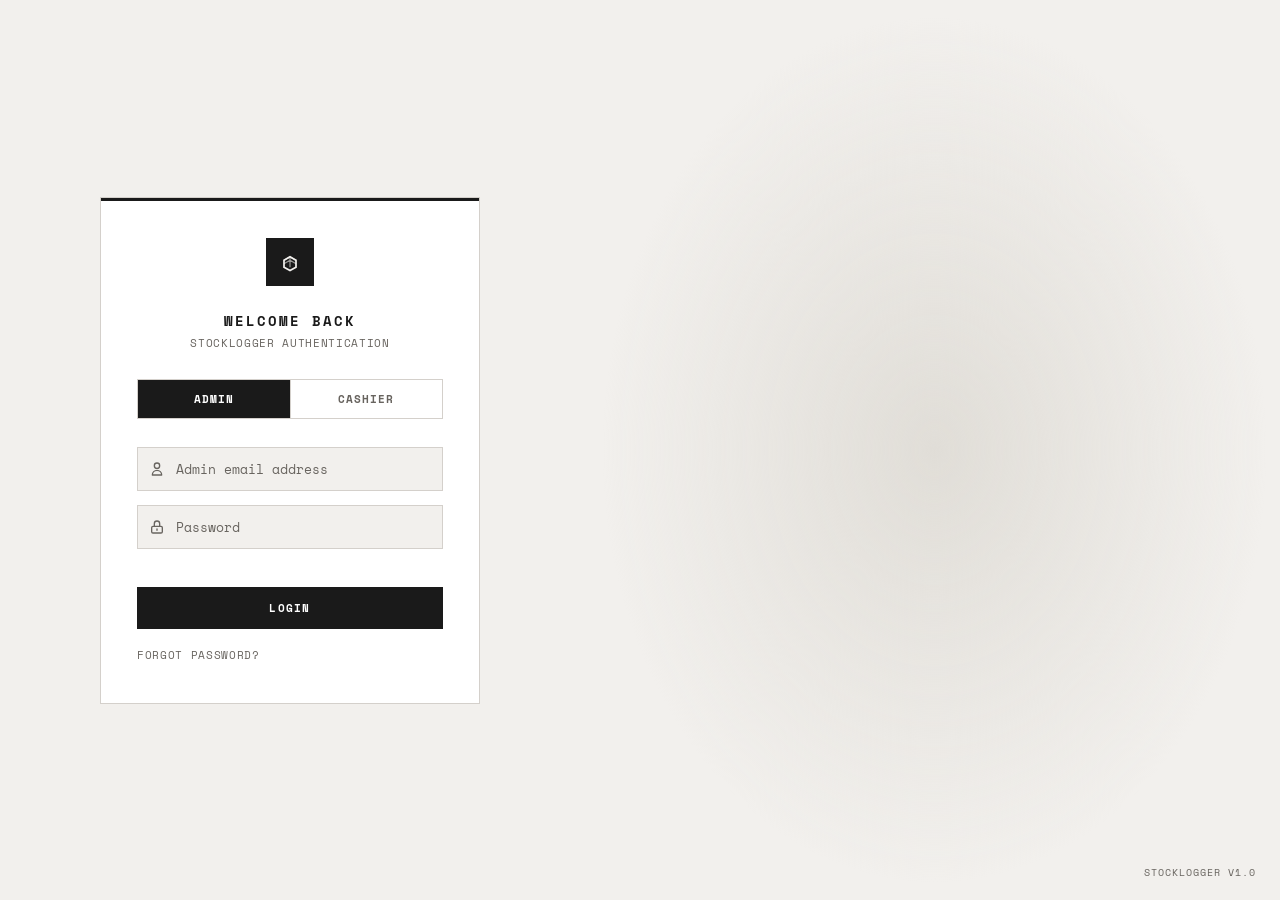
==== Stock-logger-main/index.html @ 4d7f15bd "Add files via upload" ====
<!doctype html>
<html lang="en">
<head>
  <meta charset="UTF-8" />
  <meta name="viewport" content="width=device-width, initial-scale=1" />
  <title>StockLogger · Sign In</title>
  <meta name="description" content="Sign in to StockLogger — warehouse inventory management." />
  <link rel="icon" type="image/svg+xml" href="/favicon.svg" />
  <link rel="preconnect" href="https://fonts.googleapis.com" />
  <link href="https://fonts.googleapis.com/css2?family=Space+Mono:ital,wght@0,400;0,700;1,400&family=IBM+Plex+Mono:wght@300;400;500;600;700&display=swap" rel="stylesheet" />
  <style>
    @import url('https://fonts.googleapis.com/css2?family=Space+Mono:ital,wght@0,400;0,700;1,400&family=IBM+Plex+Mono:wght@300;400;500;600;700&display=swap');
    
    :root {
      --bg: #f2f0ed;
      --bg-subtle: #eae7e3;
      --panel: #ffffff;
      --line: #d4d0cb;
      --text: #1a1a1a;
      --text-secondary: #4a4a4a;
      --muted: #68645f;
      --out: #c43e2a;
      --mono: 'Space Mono', 'IBM Plex Mono', 'Courier New', monospace;
    }

    * { box-sizing: border-box; margin: 0; padding: 0; }

    ::selection {
      background: rgba(0,0,0,0.15);
      color: var(--text);
    }

    body {
      background: var(--bg);
      color: var(--text);
      font-family: var(--mono);
      font-size: 0.8125rem;
      line-height: 1.5;
      min-height: 100vh;
      display: flex;
      align-items: center;
      justify-content: center;
      -webkit-font-smoothing: antialiased;
      position: relative;
      overflow: hidden;
    }

body {
  justify-content: flex-start;
  overflow: auto;
  overflow-x: hidden;
  padding: 48px max(32px, calc((100vw - 1120px) / 2));
}

/* The rack occupies the right half while the form stays clear and readable. */
.rack-backdrop {
  position: fixed;
  inset: 0 0 0 46%;
  display: grid;
  place-items: center;
  background: radial-gradient(ellipse at center, #e0ddd7 0%, transparent 68%);
}
.rack-stage {
  width: min(100%, 620px);
  padding: 24px 40px;
}
.rack-svg {
  display: block;
  width: 100%;
  max-height: 72vh;
  overflow: visible;
  filter: drop-shadow(0 24px 16px rgb(40 35 28 / 9%));
}
.rack-solid polygon {
  stroke: #67645e;
  stroke-width: 0.7;
  stroke-linejoin: round;
}
.rack-side {
  fill: #9d9991;
}
.rack-front {
  fill: #c3bfb7;
}
.rack-top {
  fill: #e4e0d9;
}
.rack-unit .rack-front {
  fill: #eeebe5;
}
.rack-unit .rack-side {
  fill: #b5b0a7;
}
.rack-unit .rack-top {
  fill: #f7f5f0;
}
.rack-unit.is-selected .rack-front {
  fill: #dbe6db;
}
.rack-unit.is-selected polygon {
  stroke: #000000ff;
}
.rack-led {
  fill: #ffffffff;
}
.rack-led.is-on {
  fill: #000000ff;
}

@media (max-width: 760px) {
  body {
    justify-content: center;
    padding: 48px 16px;
  }
  .rack-backdrop {
    display: none;
  }
  .auth-card {
    padding: 0;
  }
}



    /* Loading overlay */
    .loading-overlay {
      position: fixed;
      inset: 0;
      background: rgba(242,240,237,0.92);
      backdrop-filter: blur(4px);
      z-index: 50;
      display: flex;
      align-items: center;
      justify-content: center;
      transition: opacity 0.3s;
    }
    .loading-overlay.hidden {
      opacity: 0;
      pointer-events: none;
    }
    .loading-inner {
      display: flex;
      flex-direction: column;
      align-items: center;
    }
    .loading-icon-wrap {
      width: 48px; height: 48px;
      border: 1px solid var(--line);
      display: flex;
      align-items: center;
      justify-content: center;
      margin-bottom: 16px;
      background: var(--panel);
    }
    .loading-spinner {
      width: 20px; height: 20px;
      border: 2px solid var(--line);
      border-top-color: var(--text);
      border-radius: 50%;
      animation: spin 0.8s linear infinite;
      margin-bottom: 12px;
    }
    .loading-label {
      font: 400 0.6875rem var(--mono);
      color: var(--muted);
      text-transform: uppercase;
      letter-spacing: 0.1em;
    }

    /* Card container */
    .auth-card {
      width: 100%;
      max-width: 420px;
      padding: 0 20px;
      position: relative;
      z-index: 1;
    }
    .auth-inner {
      background: var(--panel);
      border: 1px solid var(--line);
      padding: 40px 36px;
      position: relative;
    }

    /* Top accent line */
    .auth-inner::before {
      content: '';
      position: absolute;
      top: 0;
      left: 0;
      right: 0;
      height: 3px;
      background: var(--text);
    }

    /* Logo */
    .auth-logo {
      width: 48px; height: 48px;
      background: var(--text);
      color: var(--panel);
      display: flex;
      align-items: center;
      justify-content: center;
      margin: 0 auto 24px;
    }

    .auth-title {
      font: 700 0.875rem var(--mono);
      text-align: center;
      letter-spacing: 0.14em;
      text-transform: uppercase;
      margin-bottom: 4px;
    }
    .auth-subtitle {
      font: 400 0.6875rem var(--mono);
      text-align: center;
      color: var(--muted);
      letter-spacing: 0.06em;
      text-transform: uppercase;
      margin-bottom: 28px;
    }

    /* Tab switcher */
    .tab-switcher {
      display: flex;
      border: 1px solid var(--line);
      margin-bottom: 28px;
    }
    .tab-btn {
      flex: 1;
      padding: 11px;
      font: 600 0.6875rem var(--mono);
      letter-spacing: 0.1em;
      text-transform: uppercase;
      background: transparent;
      border: none;
      color: var(--muted);
      cursor: pointer;
      transition: all 0.2s;
    }
    .tab-btn:first-child { border-right: 1px solid var(--line); }
    .tab-btn.active {
      background: var(--text);
      color: var(--panel);
    }

    /* Form inputs */
    .form-group {
      margin-bottom: 14px;
    }
    .form-label {
      display: block;
      font: 600 0.625rem var(--mono);
      color: var(--muted);
      text-transform: uppercase;
      letter-spacing: 0.1em;
      margin-bottom: 6px;
    }
    .input-wrap {
      position: relative;
    }
    .input-icon {
      position: absolute;
      left: 12px;
      top: 50%;
      transform: translateY(-50%);
      color: var(--muted);
      width: 16px; height: 16px;
      pointer-events: none;
    }
    .auth-input {
      width: 100%;
      background: var(--bg);
      border: 1px solid var(--line);
      color: var(--text);
      padding: 11px 12px 11px 38px;
      font: 400 0.8125rem var(--mono);
      transition: border-color 0.2s, box-shadow 0.2s;
      outline: none;
    }
    .auth-input::placeholder { color: var(--muted); }
    .auth-input:focus {
      border-color: var(--text);
      box-shadow: 0 0 0 1px var(--text);
    }

    /* Error message */
    .auth-error {
      font: 400 0.6875rem var(--mono);
      color: var(--out);
      margin-top: 12px;
      text-transform: uppercase;
      letter-spacing: 0.04em;
      display: none;
    }
    .auth-error.visible { display: block; }

    /* Submit button */
    .auth-submit {
      width: 100%;
      padding: 13px;
      background: var(--text);
      color: var(--panel);
      border: none;
      font: 700 0.6875rem var(--mono);
      letter-spacing: 0.12em;
      text-transform: uppercase;
      cursor: pointer;
      margin-top: 24px;
      transition: opacity 0.2s, transform 0.1s;
    }
    .auth-submit:hover { opacity: 0.85; }
    .auth-submit:active { transform: translateY(1px); }

    /* Forgot password */
    .auth-forgot {
      display: block;
      margin-top: 18px;
      text-align: center;
      font: 400 0.6875rem var(--mono);
      color: var(--muted);
      text-transform: uppercase;
      letter-spacing: 0.06em;
      background: none;
      border: none;
      cursor: pointer;
      transition: color 0.2s;
    }
    .auth-forgot:hover { color: var(--text); }

    /* Panel visibility */
    .panel-hidden { display: none; }

    /* ── Reset Modal ── */
    .reset-overlay {
      position: fixed;
      inset: 0;
      background: rgba(242,240,237,0.88);
      backdrop-filter: blur(6px);
      z-index: 50;
      display: flex;
      align-items: center;
      justify-content: center;
      opacity: 0;
      pointer-events: none;
      transition: opacity 0.2s;
    }
    .reset-overlay.open {
      opacity: 1;
      pointer-events: all;
    }
    .reset-card {
      background: var(--panel);
      border: 1px solid var(--line);
      padding: 32px;
      max-width: 380px;
      max-height: calc(100dvh - 32px);
      overflow-y: auto;
      width: 100%;
      margin: 0 16px;
      position: relative;
      transform: translateY(12px);
      transition: transform 0.3s cubic-bezier(.34,1.56,.64,1);
    }
    .reset-overlay.open .reset-card {
      transform: translateY(0);
    }
    .reset-close {
      position: absolute;
      top: 14px; right: 14px;
      background: transparent;
      border: 1px solid var(--line);
      color: var(--muted);
      width: 28px; height: 28px;
      display: flex;
      align-items: center;
      justify-content: center;
      cursor: pointer;
      transition: color 0.2s, border-color 0.2s;
    }
    .reset-close:hover { color: var(--text); border-color: var(--text); }

    .reset-icon {
      width: 44px; height: 44px;
      border: 1px solid var(--line);
      display: flex;
      align-items: center;
      justify-content: center;
      margin-bottom: 16px;
      color: var(--text);
    }
    .reset-title {
      font: 700 0.8125rem var(--mono);
      letter-spacing: 0.1em;
      text-transform: uppercase;
      margin-bottom: 8px;
    }
    .reset-desc {
      font: 400 0.6875rem var(--mono);
      color: var(--muted);
      line-height: 1.7;
      margin-bottom: 20px;
    }
    .reset-input {
      width: 100%;
      background: var(--bg);
      border: 1px solid var(--line);
      color: var(--text);
      padding: 11px 12px;
      font: 400 0.8125rem var(--mono);
      margin-bottom: 12px;
      outline: none;
      transition: border-color 0.2s;
    }
    .reset-input:focus { border-color: var(--text); box-shadow: 0 0 0 1px var(--text); }
    .reset-input::placeholder { color: var(--muted); }

    .reset-msg {
      font: 400 0.6875rem var(--mono);
      color: var(--out);
      margin-bottom: 12px;
      display: none;
    }
    .reset-msg.error { display: block; }
    .reset-msg.visible { display: block; }

    .reset-actions {
      display: flex;
      gap: 8px;
    }
    .reset-btn-cancel {
      flex: 1;
      padding: 11px;
      background: transparent;
      border: 1px solid var(--line);
      font: 500 0.6875rem var(--mono);
      letter-spacing: 0.08em;
      text-transform: uppercase;
      color: var(--text-secondary);
      cursor: pointer;
      transition: border-color 0.2s;
    }
    .reset-btn-cancel:hover { border-color: var(--text); }
    .reset-btn-confirm {
      flex: 1;
      padding: 11px;
      background: var(--text);
      border: none;
      font: 600 0.6875rem var(--mono);
      letter-spacing: 0.08em;
      text-transform: uppercase;
      color: var(--panel);
      cursor: pointer;
      transition: opacity 0.2s;
    }
    .reset-btn-confirm:hover { opacity: 0.85; }

    /* Success step */
    .reset-success-icon {
      width: 44px; height: 44px;
      border: 1px solid rgba(45,138,78,0.3);
      background: rgba(45,138,78,0.06);
      color: #2d8a4e;
      display: flex;
      align-items: center;
      justify-content: center;
      margin-bottom: 16px;
    }
    .reset-success-text {
      font: 600 0.6875rem var(--mono);
      margin-bottom: 4px;
      text-transform: uppercase;
      letter-spacing: 0.06em;
    }
    .reset-success-info {
      font: 400 0.6875rem var(--mono);
      color: var(--muted);
      margin-bottom: 20px;
      line-height: 1.7;
    }
    .reset-btn-done {
      width: 100%;
      padding: 11px;
      background: var(--text);
      border: none;
      font: 600 0.6875rem var(--mono);
      letter-spacing: 0.08em;
      text-transform: uppercase;
      color: var(--panel);
      cursor: pointer;
      transition: opacity 0.2s;
    }
    .reset-btn-done:hover { opacity: 0.85; }

    .hidden { display: none !important; }

    @keyframes spin { to { transform: rotate(360deg); } }
    @keyframes shake {
      0%, 100% { transform: translateX(0); }
      20%, 60% { transform: translateX(-4px); }
      40%, 80% { transform: translateX(4px); }
    }

    /* ── Corner label ── */
    .corner-label {
      position: fixed;
      bottom: 20px;
      right: 24px;
      font: 400 0.625rem var(--mono);
      color: var(--muted);
      text-transform: uppercase;
      letter-spacing: 0.1em;
      z-index: 2;
    }
  </style>
  <link rel="stylesheet" href="/src/login.css" />
</head>
<body>

  <!-- Animated drawer background -->
  <div class="rack-backdrop" aria-hidden="true">
    <div id="login-rack" class="rack-stage">
      <svg class="rack-svg" viewBox="0 0 400 440"></svg>
    </div>
  </div>

  <!-- Loading overlay -->
  <div id="loadingOverlay" class="loading-overlay hidden">
    <div class="loading-inner">
      <div class="loading-icon-wrap">
        <svg width="22" height="22" viewBox="0 0 28 28" fill="none">
          <path d="M7 20V12l7-4 7 4v8l-7 4-7-4Z" stroke="#1a1a1a" stroke-width="2" fill="none"/>
          <path d="M14 8l-7 4m7-4 7 4m-7-4v4m0 0-7 4m7-4 7 4m-7-4v8" stroke="#1a1a1a" stroke-width="1.4" opacity=".5"/>
        </svg>
      </div>
      <div class="loading-spinner"></div>
      <div class="loading-label loading-text">Authenticating...</div>
    </div>
  </div>

  <div class="auth-card">
    <div class="auth-inner">

      <!-- Logo -->
      <div class="auth-logo">
        <svg width="24" height="24" viewBox="0 0 28 28" fill="none">
          <path d="M7 20V12l7-4 7 4v8l-7 4-7-4Z" stroke="#f2f0ed" stroke-width="2" fill="none"/>
          <path d="M14 8l-7 4m7-4 7 4m-7-4v4m0 0-7 4m7-4 7 4m-7-4v8" stroke="#f2f0ed" stroke-width="1.4" opacity=".6"/>
        </svg>
      </div>

      <h1 class="auth-title">Welcome Back</h1>
      <p class="auth-subtitle">StockLogger Authentication</p>

      <!-- Tab switcher -->
      <div class="tab-switcher" role="tablist">
        <button id="tabAdmin" class="tab-btn active" role="tab" aria-selected="true" aria-controls="panelAdmin">Admin</button>
        <button id="tabCashier" class="tab-btn" role="tab" aria-selected="false" aria-controls="panelCashier">Cashier</button>
      </div>

      <!-- ── Cashier Panel ── -->
      <div id="panelCashier" class="panel-hidden" role="tabpanel" aria-labelledby="tabCashier">
        <form id="employeeForm" autocomplete="off" novalidate>
          <div class="form-group">
            <div class="input-wrap">
              <svg class="input-icon" fill="none" viewBox="0 0 24 24" stroke="currentColor" stroke-width="2"><path stroke-linecap="round" stroke-linejoin="round" d="M16 7a4 4 0 11-8 0 4 4 0 018 0zM12 14a7 7 0 00-7 7h14a7 7 0 00-7-7z" /></svg>
              <input type="email" id="empUsername" class="auth-input" placeholder="Email address" required autocomplete="email" />
            </div>
          </div>
          <div class="form-group">
            <div class="input-wrap">
              <svg class="input-icon" fill="none" viewBox="0 0 24 24" stroke="currentColor" stroke-width="2"><path stroke-linecap="round" stroke-linejoin="round" d="M12 15v2m-6 4h12a2 2 0 002-2v-6a2 2 0 00-2-2H6a2 2 0 00-2 2v6a2 2 0 002 2zm10-10V7a4 4 0 00-8 0v4h8z" /></svg>
              <input type="password" id="empPassword" class="auth-input" placeholder="Password" required autocomplete="current-password" />
            </div>
          </div>

          <div class="auth-error" id="empMsg" role="status"></div>

          <button type="submit" id="empBtn" class="auth-submit">
            <span id="empBtnText">Login</span>
          </button>
          
          <button type="button" class="auth-forgot" id="forgotCashier">Forgot password?</button>
        </form>
      </div>

      <!-- ── Admin Panel ── -->
      <div id="panelAdmin" role="tabpanel" aria-labelledby="tabAdmin">
        <form id="adminForm" autocomplete="off" novalidate>
          <div class="form-group">
            <div class="input-wrap">
              <svg class="input-icon" fill="none" viewBox="0 0 24 24" stroke="currentColor" stroke-width="2"><path stroke-linecap="round" stroke-linejoin="round" d="M16 7a4 4 0 11-8 0 4 4 0 018 0zM12 14a7 7 0 00-7 7h14a7 7 0 00-7-7z" /></svg>
              <input type="email" id="adminUsername" class="auth-input" placeholder="Admin email address" required autocomplete="email" />
            </div>
          </div>
          <div class="form-group">
            <div class="input-wrap">
              <svg class="input-icon" fill="none" viewBox="0 0 24 24" stroke="currentColor" stroke-width="2"><path stroke-linecap="round" stroke-linejoin="round" d="M12 15v2m-6 4h12a2 2 0 002-2v-6a2 2 0 00-2-2H6a2 2 0 00-2 2v6a2 2 0 002 2zm10-10V7a4 4 0 00-8 0v4h8z" /></svg>
              <input type="password" id="adminPassword" class="auth-input" placeholder="Password" required autocomplete="current-password" />
            </div>
          </div>

          <div class="auth-error" id="adminMsg" role="status"></div>

          <button type="submit" id="adminBtn" class="auth-submit">
            <span id="adminBtnText">Login</span>
          </button>
          
          <button type="button" class="auth-forgot" id="forgotAdmin">Forgot password?</button>
        </form>
      </div>

    </div>
  </div>

  <!-- Corner label -->
  <div class="corner-label">StockLogger v1.0</div>

  <!-- ── Reset Password Modal ── -->
  <div id="resetModal" class="reset-overlay" role="dialog" aria-modal="true" aria-labelledby="resetModalTitle">
    <div class="reset-card">
      <button class="reset-close" id="closeResetModal" aria-label="Close">
        <svg width="14" height="14" viewBox="0 0 24 24" fill="none" stroke="currentColor" stroke-width="2.5"><line x1="18" y1="6" x2="6" y2="18"/><line x1="6" y1="6" x2="18" y2="18"/></svg>
      </button>
      
      <div class="reset-icon">
        <svg width="20" height="20" viewBox="0 0 24 24" fill="none" stroke="currentColor" stroke-width="2"><rect x="3" y="11" width="18" height="11" rx="0" ry="0"/><path d="M7 11V7a5 5 0 0 1 10 0v4"/></svg>
      </div>
      
      <h2 id="resetModalTitle" class="reset-title">Reset Password</h2>
      <p class="reset-desc">Enter your registered email address. We'll send you a link to reset your password.</p>

      <!-- Step 1 -->
      <div id="resetStep1">
        <input type="email" id="resetUsername" class="reset-input" placeholder="Enter your registered email" autocomplete="email" />
        <p id="resetMsg" class="reset-msg" role="status"></p>
        <div class="reset-actions">
          <button type="button" id="cancelResetModal" class="reset-btn-cancel">Cancel</button>
          <button type="button" id="confirmReset" class="reset-btn-confirm">Reset</button>
        </div>
      </div>

      <!-- Step 2: success -->
      <div id="resetStep2" class="hidden">
        <div class="reset-success-icon">
          <svg width="20" height="20" viewBox="0 0 24 24" fill="none" stroke="currentColor" stroke-width="2.5"><polyline points="20 6 9 17 4 12"/></svg>
        </div>
        <p class="reset-success-text">Check your email</p>
        <p id="resetSuccessInfo" class="reset-success-info">If an account matches that email, you'll receive a password recovery link.</p>
        <button type="button" id="closeResetSuccess" class="reset-btn-done">Got it</button>
      </div>
    </div>
  </div>

<script type="module" src="/src/login.ts"></script>
</body>
</html>
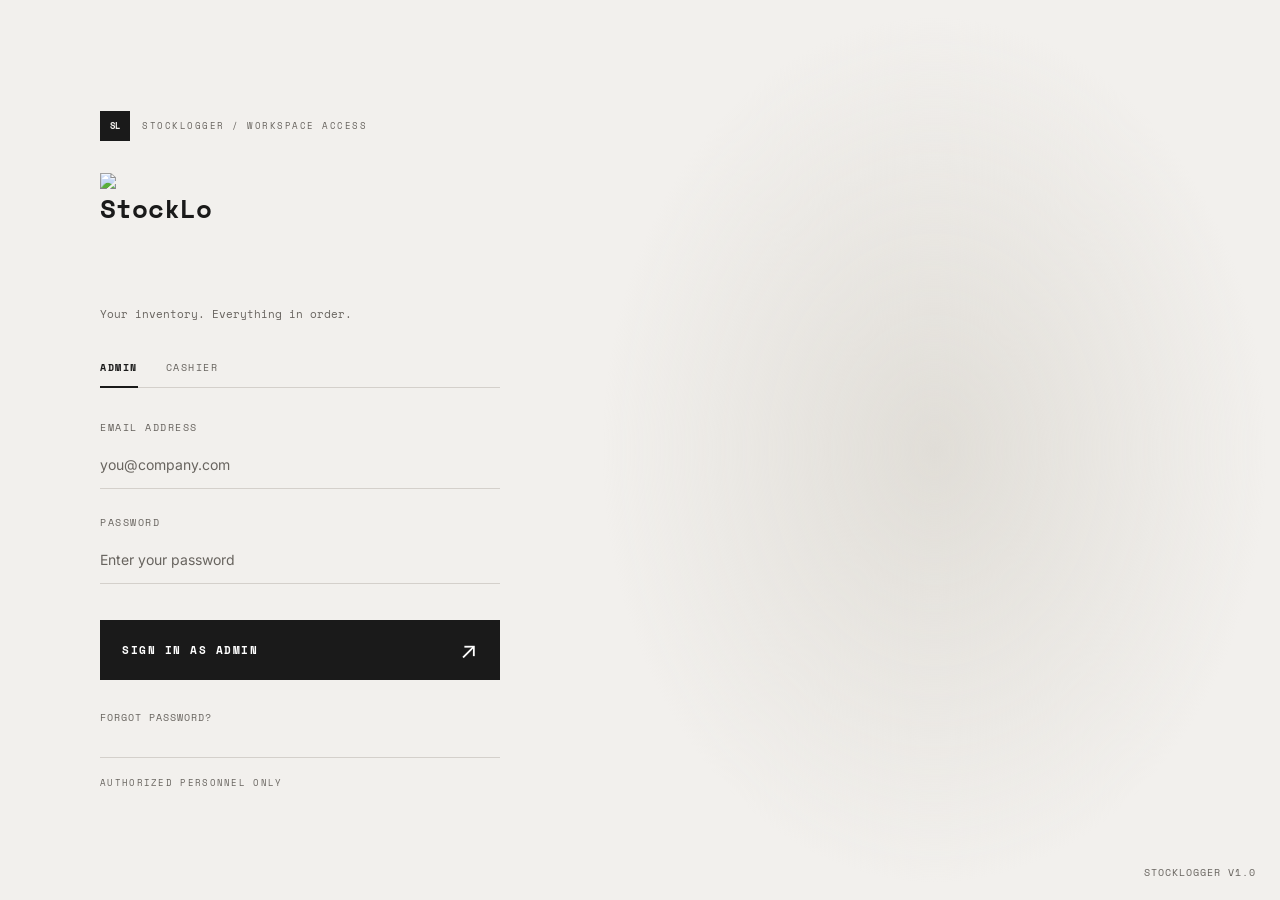
==== commit e4906f72: "Add files via upload" ====
--- a/Stock-logger-main/index.html
+++ b/Stock-logger-main/index.html
@@ -7,524 +7,17 @@
   <meta name="description" content="Sign in to StockLogger — warehouse inventory management." />
   <link rel="icon" type="image/svg+xml" href="/favicon.svg" />
   <link rel="preconnect" href="https://fonts.googleapis.com" />
-  <link href="https://fonts.googleapis.com/css2?family=Space+Mono:ital,wght@0,400;0,700;1,400&family=IBM+Plex+Mono:wght@300;400;500;600;700&display=swap" rel="stylesheet" />
-  <style>
-    @import url('https://fonts.googleapis.com/css2?family=Space+Mono:ital,wght@0,400;0,700;1,400&family=IBM+Plex+Mono:wght@300;400;500;600;700&display=swap');
-    
-    :root {
-      --bg: #f2f0ed;
-      --bg-subtle: #eae7e3;
-      --panel: #ffffff;
-      --line: #d4d0cb;
-      --text: #1a1a1a;
-      --text-secondary: #4a4a4a;
-      --muted: #68645f;
-      --out: #c43e2a;
-      --mono: 'Space Mono', 'IBM Plex Mono', 'Courier New', monospace;
-    }
-
-    * { box-sizing: border-box; margin: 0; padding: 0; }
-
-    ::selection {
-      background: rgba(0,0,0,0.15);
-      color: var(--text);
-    }
-
-    body {
-      background: var(--bg);
-      color: var(--text);
-      font-family: var(--mono);
-      font-size: 0.8125rem;
-      line-height: 1.5;
-      min-height: 100vh;
-      display: flex;
-      align-items: center;
-      justify-content: center;
-      -webkit-font-smoothing: antialiased;
-      position: relative;
-      overflow: hidden;
-    }
-
-body {
-  justify-content: flex-start;
-  overflow: auto;
-  overflow-x: hidden;
-  padding: 48px max(32px, calc((100vw - 1120px) / 2));
-}
-
-/* The rack occupies the right half while the form stays clear and readable. */
-.rack-backdrop {
-  position: fixed;
-  inset: 0 0 0 46%;
-  display: grid;
-  place-items: center;
-  background: radial-gradient(ellipse at center, #e0ddd7 0%, transparent 68%);
-}
-.rack-stage {
-  width: min(100%, 620px);
-  padding: 24px 40px;
-}
-.rack-svg {
-  display: block;
-  width: 100%;
-  max-height: 72vh;
-  overflow: visible;
-  filter: drop-shadow(0 24px 16px rgb(40 35 28 / 9%));
-}
-.rack-solid polygon {
-  stroke: #67645e;
-  stroke-width: 0.7;
-  stroke-linejoin: round;
-}
-.rack-side {
-  fill: #9d9991;
-}
-.rack-front {
-  fill: #c3bfb7;
-}
-.rack-top {
-  fill: #e4e0d9;
-}
-.rack-unit .rack-front {
-  fill: #eeebe5;
-}
-.rack-unit .rack-side {
-  fill: #b5b0a7;
-}
-.rack-unit .rack-top {
-  fill: #f7f5f0;
-}
-.rack-unit.is-selected .rack-front {
-  fill: #dbe6db;
-}
-.rack-unit.is-selected polygon {
-  stroke: #000000ff;
-}
-.rack-led {
-  fill: #ffffffff;
-}
-.rack-led.is-on {
-  fill: #000000ff;
-}
-
-@media (max-width: 760px) {
-  body {
-    justify-content: center;
-    padding: 48px 16px;
-  }
-  .rack-backdrop {
-    display: none;
-  }
-  .auth-card {
-    padding: 0;
-  }
-}
-
-
-
-    /* Loading overlay */
-    .loading-overlay {
-      position: fixed;
-      inset: 0;
-      background: rgba(242,240,237,0.92);
-      backdrop-filter: blur(4px);
-      z-index: 50;
-      display: flex;
-      align-items: center;
-      justify-content: center;
-      transition: opacity 0.3s;
-    }
-    .loading-overlay.hidden {
-      opacity: 0;
-      pointer-events: none;
-    }
-    .loading-inner {
-      display: flex;
-      flex-direction: column;
-      align-items: center;
-    }
-    .loading-icon-wrap {
-      width: 48px; height: 48px;
-      border: 1px solid var(--line);
-      display: flex;
-      align-items: center;
-      justify-content: center;
-      margin-bottom: 16px;
-      background: var(--panel);
-    }
-    .loading-spinner {
-      width: 20px; height: 20px;
-      border: 2px solid var(--line);
-      border-top-color: var(--text);
-      border-radius: 50%;
-      animation: spin 0.8s linear infinite;
-      margin-bottom: 12px;
-    }
-    .loading-label {
-      font: 400 0.6875rem var(--mono);
-      color: var(--muted);
-      text-transform: uppercase;
-      letter-spacing: 0.1em;
-    }
-
-    /* Card container */
-    .auth-card {
-      width: 100%;
-      max-width: 420px;
-      padding: 0 20px;
-      position: relative;
-      z-index: 1;
-    }
-    .auth-inner {
-      background: var(--panel);
-      border: 1px solid var(--line);
-      padding: 40px 36px;
-      position: relative;
-    }
-
-    /* Top accent line */
-    .auth-inner::before {
-      content: '';
-      position: absolute;
-      top: 0;
-      left: 0;
-      right: 0;
-      height: 3px;
-      background: var(--text);
-    }
-
-    /* Logo */
-    .auth-logo {
-      width: 48px; height: 48px;
-      background: var(--text);
-      color: var(--panel);
-      display: flex;
-      align-items: center;
-      justify-content: center;
-      margin: 0 auto 24px;
-    }
-
-    .auth-title {
-      font: 700 0.875rem var(--mono);
-      text-align: center;
-      letter-spacing: 0.14em;
-      text-transform: uppercase;
-      margin-bottom: 4px;
-    }
-    .auth-subtitle {
-      font: 400 0.6875rem var(--mono);
-      text-align: center;
-      color: var(--muted);
-      letter-spacing: 0.06em;
-      text-transform: uppercase;
-      margin-bottom: 28px;
-    }
-
-    /* Tab switcher */
-    .tab-switcher {
-      display: flex;
-      border: 1px solid var(--line);
-      margin-bottom: 28px;
-    }
-    .tab-btn {
-      flex: 1;
-      padding: 11px;
-      font: 600 0.6875rem var(--mono);
-      letter-spacing: 0.1em;
-      text-transform: uppercase;
-      background: transparent;
-      border: none;
-      color: var(--muted);
-      cursor: pointer;
-      transition: all 0.2s;
-    }
-    .tab-btn:first-child { border-right: 1px solid var(--line); }
-    .tab-btn.active {
-      background: var(--text);
-      color: var(--panel);
-    }
-
-    /* Form inputs */
-    .form-group {
-      margin-bottom: 14px;
-    }
-    .form-label {
-      display: block;
-      font: 600 0.625rem var(--mono);
-      color: var(--muted);
-      text-transform: uppercase;
-      letter-spacing: 0.1em;
-      margin-bottom: 6px;
-    }
-    .input-wrap {
-      position: relative;
-    }
-    .input-icon {
-      position: absolute;
-      left: 12px;
-      top: 50%;
-      transform: translateY(-50%);
-      color: var(--muted);
-      width: 16px; height: 16px;
-      pointer-events: none;
-    }
-    .auth-input {
-      width: 100%;
-      background: var(--bg);
-      border: 1px solid var(--line);
-      color: var(--text);
-      padding: 11px 12px 11px 38px;
-      font: 400 0.8125rem var(--mono);
-      transition: border-color 0.2s, box-shadow 0.2s;
-      outline: none;
-    }
-    .auth-input::placeholder { color: var(--muted); }
-    .auth-input:focus {
-      border-color: var(--text);
-      box-shadow: 0 0 0 1px var(--text);
-    }
-
-    /* Error message */
-    .auth-error {
-      font: 400 0.6875rem var(--mono);
-      color: var(--out);
-      margin-top: 12px;
-      text-transform: uppercase;
-      letter-spacing: 0.04em;
-      display: none;
-    }
-    .auth-error.visible { display: block; }
-
-    /* Submit button */
-    .auth-submit {
-      width: 100%;
-      padding: 13px;
-      background: var(--text);
-      color: var(--panel);
-      border: none;
-      font: 700 0.6875rem var(--mono);
-      letter-spacing: 0.12em;
-      text-transform: uppercase;
-      cursor: pointer;
-      margin-top: 24px;
-      transition: opacity 0.2s, transform 0.1s;
-    }
-    .auth-submit:hover { opacity: 0.85; }
-    .auth-submit:active { transform: translateY(1px); }
-
-    /* Forgot password */
-    .auth-forgot {
-      display: block;
-      margin-top: 18px;
-      text-align: center;
-      font: 400 0.6875rem var(--mono);
-      color: var(--muted);
-      text-transform: uppercase;
-      letter-spacing: 0.06em;
-      background: none;
-      border: none;
-      cursor: pointer;
-      transition: color 0.2s;
-    }
-    .auth-forgot:hover { color: var(--text); }
-
-    /* Panel visibility */
-    .panel-hidden { display: none; }
-
-    /* ── Reset Modal ── */
-    .reset-overlay {
-      position: fixed;
-      inset: 0;
-      background: rgba(242,240,237,0.88);
-      backdrop-filter: blur(6px);
-      z-index: 50;
-      display: flex;
-      align-items: center;
-      justify-content: center;
-      opacity: 0;
-      pointer-events: none;
-      transition: opacity 0.2s;
-    }
-    .reset-overlay.open {
-      opacity: 1;
-      pointer-events: all;
-    }
-    .reset-card {
-      background: var(--panel);
-      border: 1px solid var(--line);
-      padding: 32px;
-      max-width: 380px;
-      max-height: calc(100dvh - 32px);
-      overflow-y: auto;
-      width: 100%;
-      margin: 0 16px;
-      position: relative;
-      transform: translateY(12px);
-      transition: transform 0.3s cubic-bezier(.34,1.56,.64,1);
-    }
-    .reset-overlay.open .reset-card {
-      transform: translateY(0);
-    }
-    .reset-close {
-      position: absolute;
-      top: 14px; right: 14px;
-      background: transparent;
-      border: 1px solid var(--line);
-      color: var(--muted);
-      width: 28px; height: 28px;
-      display: flex;
-      align-items: center;
-      justify-content: center;
-      cursor: pointer;
-      transition: color 0.2s, border-color 0.2s;
-    }
-    .reset-close:hover { color: var(--text); border-color: var(--text); }
-
-    .reset-icon {
-      width: 44px; height: 44px;
-      border: 1px solid var(--line);
-      display: flex;
-      align-items: center;
-      justify-content: center;
-      margin-bottom: 16px;
-      color: var(--text);
-    }
-    .reset-title {
-      font: 700 0.8125rem var(--mono);
-      letter-spacing: 0.1em;
-      text-transform: uppercase;
-      margin-bottom: 8px;
-    }
-    .reset-desc {
-      font: 400 0.6875rem var(--mono);
-      color: var(--muted);
-      line-height: 1.7;
-      margin-bottom: 20px;
-    }
-    .reset-input {
-      width: 100%;
-      background: var(--bg);
-      border: 1px solid var(--line);
-      color: var(--text);
-      padding: 11px 12px;
-      font: 400 0.8125rem var(--mono);
-      margin-bottom: 12px;
-      outline: none;
-      transition: border-color 0.2s;
-    }
-    .reset-input:focus { border-color: var(--text); box-shadow: 0 0 0 1px var(--text); }
-    .reset-input::placeholder { color: var(--muted); }
-
-    .reset-msg {
-      font: 400 0.6875rem var(--mono);
-      color: var(--out);
-      margin-bottom: 12px;
-      display: none;
-    }
-    .reset-msg.error { display: block; }
-    .reset-msg.visible { display: block; }
-
-    .reset-actions {
-      display: flex;
-      gap: 8px;
-    }
-    .reset-btn-cancel {
-      flex: 1;
-      padding: 11px;
-      background: transparent;
-      border: 1px solid var(--line);
-      font: 500 0.6875rem var(--mono);
-      letter-spacing: 0.08em;
-      text-transform: uppercase;
-      color: var(--text-secondary);
-      cursor: pointer;
-      transition: border-color 0.2s;
-    }
-    .reset-btn-cancel:hover { border-color: var(--text); }
-    .reset-btn-confirm {
-      flex: 1;
-      padding: 11px;
-      background: var(--text);
-      border: none;
-      font: 600 0.6875rem var(--mono);
-      letter-spacing: 0.08em;
-      text-transform: uppercase;
-      color: var(--panel);
-      cursor: pointer;
-      transition: opacity 0.2s;
-    }
-    .reset-btn-confirm:hover { opacity: 0.85; }
-
-    /* Success step */
-    .reset-success-icon {
-      width: 44px; height: 44px;
-      border: 1px solid rgba(45,138,78,0.3);
-      background: rgba(45,138,78,0.06);
-      color: #2d8a4e;
-      display: flex;
-      align-items: center;
-      justify-content: center;
-      margin-bottom: 16px;
-    }
-    .reset-success-text {
-      font: 600 0.6875rem var(--mono);
-      margin-bottom: 4px;
-      text-transform: uppercase;
-      letter-spacing: 0.06em;
-    }
-    .reset-success-info {
-      font: 400 0.6875rem var(--mono);
-      color: var(--muted);
-      margin-bottom: 20px;
-      line-height: 1.7;
-    }
-    .reset-btn-done {
-      width: 100%;
-      padding: 11px;
-      background: var(--text);
-      border: none;
-      font: 600 0.6875rem var(--mono);
-      letter-spacing: 0.08em;
-      text-transform: uppercase;
-      color: var(--panel);
-      cursor: pointer;
-      transition: opacity 0.2s;
-    }
-    .reset-btn-done:hover { opacity: 0.85; }
-
-    .hidden { display: none !important; }
-
-    @keyframes spin { to { transform: rotate(360deg); } }
-    @keyframes shake {
-      0%, 100% { transform: translateX(0); }
-      20%, 60% { transform: translateX(-4px); }
-      40%, 80% { transform: translateX(4px); }
-    }
-
-    /* ── Corner label ── */
-    .corner-label {
-      position: fixed;
-      bottom: 20px;
-      right: 24px;
-      font: 400 0.625rem var(--mono);
-      color: var(--muted);
-      text-transform: uppercase;
-      letter-spacing: 0.1em;
-      z-index: 2;
-    }
-  </style>
+  <link href="https://fonts.googleapis.com/css2?family=Inter:wght@400;500;600;700;800;900&family=Space+Mono:ital,wght@0,400;0,700;1,400&family=IBM+Plex+Mono:wght@300;400;500;600;700&display=swap" rel="stylesheet" />
   <link rel="stylesheet" href="/src/login.css" />
 </head>
 <body>
 
-  <!-- Animated drawer background -->
   <div class="rack-backdrop" aria-hidden="true">
     <div id="login-rack" class="rack-stage">
       <svg class="rack-svg" viewBox="0 0 400 440"></svg>
     </div>
   </div>
 
-  <!-- Loading overlay -->
   <div id="loadingOverlay" class="loading-overlay hidden">
     <div class="loading-inner">
       <div class="loading-icon-wrap">
@@ -538,99 +31,89 @@
     </div>
   </div>
 
-  <div class="auth-card">
+  <main class="auth-card" aria-labelledby="loginTitle">
     <div class="auth-inner">
 
-      <!-- Logo -->
-      <div class="auth-logo">
-        <svg width="24" height="24" viewBox="0 0 28 28" fill="none">
-          <path d="M7 20V12l7-4 7 4v8l-7 4-7-4Z" stroke="#f2f0ed" stroke-width="2" fill="none"/>
-          <path d="M14 8l-7 4m7-4 7 4m-7-4v4m0 0-7 4m7-4 7 4m-7-4v8" stroke="#f2f0ed" stroke-width="1.4" opacity=".6"/>
-        </svg>
-      </div>
+      <header class="auth-header">
+        <span class="brand-id"><span class="brand-mark" aria-hidden="true">SL</span> StockLogger / Workspace access</span>
+        <h1 id="loginTitle" class="auth-title"><img class="auth-brand-logo" src="/favicon.svg" alt="StockLogger" width="112" height="112" /></h1>
+        <p class="auth-subtitle">Your inventory. Everything in order.</p>
+      </header>
 
-      <h1 class="auth-title">Welcome Back</h1>
-      <p class="auth-subtitle">StockLogger Authentication</p>
-
-      <!-- Tab switcher -->
-      <div class="tab-switcher" role="tablist">
+      <div class="tab-switcher" role="tablist" aria-label="Sign-in role">
         <button id="tabAdmin" class="tab-btn active" role="tab" aria-selected="true" aria-controls="panelAdmin">Admin</button>
         <button id="tabCashier" class="tab-btn" role="tab" aria-selected="false" aria-controls="panelCashier">Cashier</button>
       </div>
 
-      <!-- ── Cashier Panel ── -->
       <div id="panelCashier" class="panel-hidden" role="tabpanel" aria-labelledby="tabCashier">
         <form id="employeeForm" autocomplete="off" novalidate>
           <div class="form-group">
+            <label class="form-label" for="empUsername">Email address</label>
             <div class="input-wrap">
-              <svg class="input-icon" fill="none" viewBox="0 0 24 24" stroke="currentColor" stroke-width="2"><path stroke-linecap="round" stroke-linejoin="round" d="M16 7a4 4 0 11-8 0 4 4 0 018 0zM12 14a7 7 0 00-7 7h14a7 7 0 00-7-7z" /></svg>
-              <input type="email" id="empUsername" class="auth-input" placeholder="Email address" required autocomplete="email" />
+              <input type="email" id="empUsername" class="auth-input" placeholder="you@company.com" required autocomplete="email" />
             </div>
           </div>
           <div class="form-group">
+            <label class="form-label" for="empPassword">Password</label>
             <div class="input-wrap">
-              <svg class="input-icon" fill="none" viewBox="0 0 24 24" stroke="currentColor" stroke-width="2"><path stroke-linecap="round" stroke-linejoin="round" d="M12 15v2m-6 4h12a2 2 0 002-2v-6a2 2 0 00-2-2H6a2 2 0 00-2 2v6a2 2 0 002 2zm10-10V7a4 4 0 00-8 0v4h8z" /></svg>
-              <input type="password" id="empPassword" class="auth-input" placeholder="Password" required autocomplete="current-password" />
+              <input type="password" id="empPassword" class="auth-input" placeholder="Enter your password" required autocomplete="current-password" />
             </div>
           </div>
 
           <div class="auth-error" id="empMsg" role="status"></div>
 
           <button type="submit" id="empBtn" class="auth-submit">
-            <span id="empBtnText">Login</span>
+            <span id="empBtnText">Sign in as Cashier</span><span class="submit-arrow" aria-hidden="true">&#8599;</span>
           </button>
-          
+
           <button type="button" class="auth-forgot" id="forgotCashier">Forgot password?</button>
         </form>
       </div>
 
-      <!-- ── Admin Panel ── -->
       <div id="panelAdmin" role="tabpanel" aria-labelledby="tabAdmin">
         <form id="adminForm" autocomplete="off" novalidate>
           <div class="form-group">
+            <label class="form-label" for="adminUsername">Email address</label>
             <div class="input-wrap">
-              <svg class="input-icon" fill="none" viewBox="0 0 24 24" stroke="currentColor" stroke-width="2"><path stroke-linecap="round" stroke-linejoin="round" d="M16 7a4 4 0 11-8 0 4 4 0 018 0zM12 14a7 7 0 00-7 7h14a7 7 0 00-7-7z" /></svg>
-              <input type="email" id="adminUsername" class="auth-input" placeholder="Admin email address" required autocomplete="email" />
+              <input type="email" id="adminUsername" class="auth-input" placeholder="you@company.com" required autocomplete="email" />
             </div>
           </div>
           <div class="form-group">
+            <label class="form-label" for="adminPassword">Password</label>
             <div class="input-wrap">
-              <svg class="input-icon" fill="none" viewBox="0 0 24 24" stroke="currentColor" stroke-width="2"><path stroke-linecap="round" stroke-linejoin="round" d="M12 15v2m-6 4h12a2 2 0 002-2v-6a2 2 0 00-2-2H6a2 2 0 00-2 2v6a2 2 0 002 2zm10-10V7a4 4 0 00-8 0v4h8z" /></svg>
-              <input type="password" id="adminPassword" class="auth-input" placeholder="Password" required autocomplete="current-password" />
+              <input type="password" id="adminPassword" class="auth-input" placeholder="Enter your password" required autocomplete="current-password" />
             </div>
           </div>
 
           <div class="auth-error" id="adminMsg" role="status"></div>
 
           <button type="submit" id="adminBtn" class="auth-submit">
-            <span id="adminBtnText">Login</span>
+            <span id="adminBtnText">Sign in as Admin</span><span class="submit-arrow" aria-hidden="true">&#8599;</span>
           </button>
-          
+
           <button type="button" class="auth-forgot" id="forgotAdmin">Forgot password?</button>
         </form>
       </div>
 
+      <p class="auth-note">Authorized personnel only</p>
     </div>
-  </div>
+  </main>
 
-  <!-- Corner label -->
   <div class="corner-label">StockLogger v1.0</div>
 
-  <!-- ── Reset Password Modal ── -->
   <div id="resetModal" class="reset-overlay" role="dialog" aria-modal="true" aria-labelledby="resetModalTitle">
     <div class="reset-card">
       <button class="reset-close" id="closeResetModal" aria-label="Close">
         <svg width="14" height="14" viewBox="0 0 24 24" fill="none" stroke="currentColor" stroke-width="2.5"><line x1="18" y1="6" x2="6" y2="18"/><line x1="6" y1="6" x2="18" y2="18"/></svg>
       </button>
-      
+
       <div class="reset-icon">
         <svg width="20" height="20" viewBox="0 0 24 24" fill="none" stroke="currentColor" stroke-width="2"><rect x="3" y="11" width="18" height="11" rx="0" ry="0"/><path d="M7 11V7a5 5 0 0 1 10 0v4"/></svg>
       </div>
-      
+
       <h2 id="resetModalTitle" class="reset-title">Reset Password</h2>
       <p class="reset-desc">Enter your registered email address. We'll send you a link to reset your password.</p>
 
-      <!-- Step 1 -->
       <div id="resetStep1">
         <input type="email" id="resetUsername" class="reset-input" placeholder="Enter your registered email" autocomplete="email" />
         <p id="resetMsg" class="reset-msg" role="status"></p>
@@ -640,7 +123,6 @@
         </div>
       </div>
 
-      <!-- Step 2: success -->
       <div id="resetStep2" class="hidden">
         <div class="reset-success-icon">
           <svg width="20" height="20" viewBox="0 0 24 24" fill="none" stroke="currentColor" stroke-width="2.5"><polyline points="20 6 9 17 4 12"/></svg>
--- a/src/login.css
+++ b/src/login.css
@@ -0,0 +1,497 @@
+@import "tailwindcss";
+
+    :root {
+      --bg: #f2f0ed;
+      --bg-subtle: #eae7e3;
+      --panel: #ffffff;
+      --line: #d4d0cb;
+      --text: #1a1a1a;
+      --text-secondary: #4a4a4a;
+      --muted: #68645f;
+      --out: #c43e2a;
+      --mono: 'Space Mono', 'IBM Plex Mono', 'Courier New', monospace;
+    }
+
+    * { box-sizing: border-box; margin: 0; padding: 0; }
+
+    ::selection {
+      background: rgba(0,0,0,0.15);
+      color: var(--text);
+    }
+
+    body {
+      background: var(--bg);
+      color: var(--text);
+      font-family: var(--mono);
+      font-size: 0.8125rem;
+      line-height: 1.5;
+      min-height: 100vh;
+      display: flex;
+      align-items: center;
+      justify-content: center;
+      -webkit-font-smoothing: antialiased;
+      position: relative;
+      overflow: hidden;
+    }
+
+body {
+  justify-content: flex-start;
+  overflow: auto;
+  overflow-x: hidden;
+  padding: 48px max(32px, calc((100vw - 1120px) / 2));
+}
+.rack-backdrop {
+  position: fixed;
+  inset: 0 0 0 46%;
+  display: grid;
+  place-items: center;
+  background: radial-gradient(ellipse at center, #e0ddd7 0%, transparent 68%);
+}
+.rack-stage {
+  width: min(100%, 620px);
+  padding: 24px 40px;
+}
+.rack-svg {
+  display: block;
+  width: 100%;
+  max-height: 72vh;
+  overflow: visible;
+  filter: drop-shadow(0 24px 16px rgb(40 35 28 / 9%));
+}
+.rack-solid polygon {
+  stroke: #67645e;
+  stroke-width: 0.7;
+  stroke-linejoin: round;
+}
+.rack-side {
+  fill: #9d9991;
+}
+.rack-front {
+  fill: #c3bfb7;
+}
+.rack-top {
+  fill: #e4e0d9;
+}
+.rack-unit .rack-front {
+  fill: #eeebe5;
+}
+.rack-unit .rack-side {
+  fill: #b5b0a7;
+}
+.rack-unit .rack-top {
+  fill: #f7f5f0;
+}
+.rack-unit.is-selected .rack-front {
+  fill: #dbe6db;
+}
+.rack-unit.is-selected polygon {
+  stroke: #000000ff;
+}
+.rack-led {
+  fill: #ffffffff;
+}
+.rack-led.is-on {
+  fill: #000000ff;
+}
+
+@media (max-width: 760px) {
+  body {
+    justify-content: center;
+    padding: 48px 16px;
+  }
+  .rack-backdrop {
+    display: none;
+  }
+  .auth-card {
+    padding: 0;
+  }
+}
+    .loading-overlay {
+      position: fixed;
+      inset: 0;
+      background: rgba(242,240,237,0.92);
+      backdrop-filter: blur(4px);
+      z-index: 50;
+      display: flex;
+      align-items: center;
+      justify-content: center;
+      transition: opacity 0.3s;
+    }
+    .loading-overlay.hidden {
+      opacity: 0;
+      pointer-events: none;
+    }
+    .loading-inner {
+      display: flex;
+      flex-direction: column;
+      align-items: center;
+    }
+    .loading-icon-wrap {
+      width: 48px; height: 48px;
+      border: 1px solid var(--line);
+      display: flex;
+      align-items: center;
+      justify-content: center;
+      margin-bottom: 16px;
+      background: var(--panel);
+    }
+    .loading-spinner {
+      width: 20px; height: 20px;
+      border: 2px solid var(--line);
+      border-top-color: var(--text);
+      border-radius: 50%;
+      animation: spin 0.8s linear infinite;
+      margin-bottom: 12px;
+    }
+    .loading-label {
+      font: 400 0.6875rem var(--mono);
+      color: var(--muted);
+      text-transform: uppercase;
+      letter-spacing: 0.1em;
+    }
+.auth-card {
+  width: 100%;
+  max-width: 440px;
+  padding: 24px 20px;
+  position: relative;
+  z-index: 1;
+}
+.auth-inner { position: relative; }
+.auth-header { margin-bottom: 36px; }
+.brand-id {
+  display: flex;
+  align-items: center;
+  gap: 12px;
+  font: 400 9px var(--mono);
+  letter-spacing: 1.5px;
+  text-transform: uppercase;
+  color: var(--muted);
+  margin-bottom: 32px;
+}
+.brand-mark {
+  display: grid;
+  place-items: center;
+  width: 30px;
+  height: 30px;
+  background: var(--text);
+  color: var(--bg);
+  font-weight: 700;
+  letter-spacing: -1px;
+  flex-shrink: 0;
+}
+.auth-title { margin: 0 0 20px; }
+.auth-brand-logo {
+  display: block;
+  width: 112px;
+  height: 112px;
+}
+.auth-subtitle { font-size: 11px; color: var(--muted); line-height: 1.7; }
+.tab-switcher {
+  display: flex;
+  border-bottom: 1px solid var(--line);
+  margin-bottom: 32px;
+  gap: 28px;
+}
+.tab-btn {
+  position: relative;
+  padding: 0 0 12px;
+  font: 400 10px var(--mono);
+  letter-spacing: 1.5px;
+  text-transform: uppercase;
+  background: transparent;
+  border: 0;
+  color: var(--muted);
+  cursor: pointer;
+  transition: color .2s;
+}
+.tab-btn::after {
+  content: '';
+  position: absolute;
+  height: 2px;
+  bottom: -1px;
+  left: 0;
+  width: 100%;
+  background: var(--text);
+  transform: scaleX(0);
+  transform-origin: left;
+  transition: transform .25s;
+}
+.tab-btn.active { color: var(--text); font-weight: 700; }
+.tab-btn.active::after { transform: scaleX(1); }
+.form-group { margin-bottom: 26px; transition: transform .35s ease; }
+.form-group:focus-within { transform: translateX(5px); }
+.form-label {
+  display: block;
+  font: 400 10px var(--mono);
+  color: var(--muted);
+  text-transform: uppercase;
+  letter-spacing: 1.5px;
+  margin-bottom: 7px;
+}
+.input-wrap { position: relative; }
+.input-wrap::after {
+  content: '';
+  position: absolute;
+  bottom: 0;
+  left: 0;
+  height: 2px;
+  width: 100%;
+  background: var(--text);
+  transform: scaleX(0);
+  transform-origin: left;
+  transition: transform .4s ease;
+  pointer-events: none;
+}
+.input-wrap:focus-within::after { transform: scaleX(1); }
+.auth-input {
+  width: 100%;
+  background: transparent;
+  border: 0;
+  border-bottom: 1px solid var(--line);
+  border-radius: 0;
+  color: var(--text);
+  padding: 12px 0 14px;
+  font: 400 16px 'Inter', Arial, sans-serif;
+  outline: none;
+}
+.auth-input::placeholder { color: var(--muted); font-size: 14px; }
+.auth-input:focus { border-color: var(--text); }
+.auth-error {
+  font: 400 11px var(--mono);
+  color: var(--out);
+  margin-top: 12px;
+  display: none;
+}
+.auth-error.visible { display: block; }
+.auth-submit {
+  display: flex;
+  align-items: center;
+  justify-content: space-between;
+  width: 100%;
+  min-height: 58px;
+  padding: 16px 22px;
+  background: var(--text);
+  color: var(--panel);
+  border: 0;
+  font: 700 11px var(--mono);
+  letter-spacing: 1.5px;
+  text-transform: uppercase;
+  cursor: pointer;
+  margin-top: 36px;
+  transition: box-shadow .3s, letter-spacing .3s, transform .2s;
+}
+.auth-submit:hover { letter-spacing: 2px; box-shadow: 0 8px 24px rgb(26 26 26 / 15%); }
+.auth-submit:active { transform: translateY(1px); }
+.auth-submit:disabled { opacity: .55; cursor: wait; }
+.submit-arrow { font: 400 23px 'Inter', Arial, sans-serif; transition: transform .3s; }
+.auth-submit:hover .submit-arrow { transform: translate(2px, -2px); }
+.auth-forgot {
+  display: block;
+  margin-top: 22px;
+  padding: 8px 0;
+  font: 400 10px var(--mono);
+  color: var(--muted);
+  text-transform: uppercase;
+  letter-spacing: 1px;
+  background: transparent;
+  border: 0;
+  cursor: pointer;
+  transition: color .2s;
+}
+.auth-forgot:hover { color: var(--text); text-decoration: underline; text-underline-offset: 5px; }
+.auth-note {
+  margin-top: 24px;
+  padding-top: 18px;
+  border-top: 1px solid var(--line);
+  font-size: 9px;
+  letter-spacing: 1.3px;
+  text-transform: uppercase;
+  color: var(--muted);
+}
+button:focus-visible { outline: 2px solid var(--text); outline-offset: 5px; }
+@media (max-width: 760px) {
+  .auth-card { max-width: 400px; padding: 12px 8px; }
+  .brand-id { font-size: 8px; letter-spacing: 1px; }
+  .corner-label { position: absolute; bottom: 12px; right: 16px; }
+}
+@media (prefers-reduced-motion: reduce) {
+  *, *::before, *::after { animation-duration: .01ms !important; transition-duration: .01ms !important; }
+  .form-group:focus-within { transform: none; }
+}
+    .panel-hidden { display: none; }
+    .reset-overlay {
+      position: fixed;
+      inset: 0;
+      background: rgba(242,240,237,0.88);
+      backdrop-filter: blur(6px);
+      z-index: 50;
+      display: flex;
+      align-items: center;
+      justify-content: center;
+      opacity: 0;
+      pointer-events: none;
+      transition: opacity 0.2s;
+    }
+    .reset-overlay.open {
+      opacity: 1;
+      pointer-events: all;
+    }
+    .reset-card {
+      background: var(--panel);
+      border: 1px solid var(--line);
+      padding: 32px;
+      max-width: 380px;
+      max-height: calc(100dvh - 32px);
+      overflow-y: auto;
+      width: 100%;
+      margin: 0 16px;
+      position: relative;
+      transform: translateY(12px);
+      transition: transform 0.3s cubic-bezier(.34,1.56,.64,1);
+    }
+    .reset-overlay.open .reset-card {
+      transform: translateY(0);
+    }
+    .reset-close {
+      position: absolute;
+      top: 14px; right: 14px;
+      background: transparent;
+      border: 1px solid var(--line);
+      color: var(--muted);
+      width: 28px; height: 28px;
+      display: flex;
+      align-items: center;
+      justify-content: center;
+      cursor: pointer;
+      transition: color 0.2s, border-color 0.2s;
+    }
+    .reset-close:hover { color: var(--text); border-color: var(--text); }
+
+    .reset-icon {
+      width: 44px; height: 44px;
+      border: 1px solid var(--line);
+      display: flex;
+      align-items: center;
+      justify-content: center;
+      margin-bottom: 16px;
+      color: var(--text);
+    }
+    .reset-title {
+      font: 700 0.8125rem var(--mono);
+      letter-spacing: 0.1em;
+      text-transform: uppercase;
+      margin-bottom: 8px;
+    }
+    .reset-desc {
+      font: 400 0.6875rem var(--mono);
+      color: var(--muted);
+      line-height: 1.7;
+      margin-bottom: 20px;
+    }
+    .reset-input {
+      width: 100%;
+      background: var(--bg);
+      border: 1px solid var(--line);
+      color: var(--text);
+      padding: 11px 12px;
+      font: 400 0.8125rem var(--mono);
+      margin-bottom: 12px;
+      outline: none;
+      transition: border-color 0.2s;
+    }
+    .reset-input:focus { border-color: var(--text); box-shadow: 0 0 0 1px var(--text); }
+    .reset-input::placeholder { color: var(--muted); }
+
+    .reset-msg {
+      font: 400 0.6875rem var(--mono);
+      color: var(--out);
+      margin-bottom: 12px;
+      display: none;
+    }
+    .reset-msg.error { display: block; }
+    .reset-msg.visible { display: block; }
+
+    .reset-actions {
+      display: flex;
+      gap: 8px;
+    }
+    .reset-btn-cancel {
+      flex: 1;
+      padding: 11px;
+      background: transparent;
+      border: 1px solid var(--line);
+      font: 500 0.6875rem var(--mono);
+      letter-spacing: 0.08em;
+      text-transform: uppercase;
+      color: var(--text-secondary);
+      cursor: pointer;
+      transition: border-color 0.2s;
+    }
+    .reset-btn-cancel:hover { border-color: var(--text); }
+    .reset-btn-confirm {
+      flex: 1;
+      padding: 11px;
+      background: var(--text);
+      border: none;
+      font: 600 0.6875rem var(--mono);
+      letter-spacing: 0.08em;
+      text-transform: uppercase;
+      color: var(--panel);
+      cursor: pointer;
+      transition: opacity 0.2s;
+    }
+    .reset-btn-confirm:hover { opacity: 0.85; }
+    .reset-success-icon {
+      width: 44px; height: 44px;
+      border: 1px solid rgba(45,138,78,0.3);
+      background: rgba(45,138,78,0.06);
+      color: #2d8a4e;
+      display: flex;
+      align-items: center;
+      justify-content: center;
+      margin-bottom: 16px;
+    }
+    .reset-success-text {
+      font: 600 0.6875rem var(--mono);
+      margin-bottom: 4px;
+      text-transform: uppercase;
+      letter-spacing: 0.06em;
+    }
+    .reset-success-info {
+      font: 400 0.6875rem var(--mono);
+      color: var(--muted);
+      margin-bottom: 20px;
+      line-height: 1.7;
+    }
+    .reset-btn-done {
+      width: 100%;
+      padding: 11px;
+      background: var(--text);
+      border: none;
+      font: 600 0.6875rem var(--mono);
+      letter-spacing: 0.08em;
+      text-transform: uppercase;
+      color: var(--panel);
+      cursor: pointer;
+      transition: opacity 0.2s;
+    }
+    .reset-btn-done:hover { opacity: 0.85; }
+
+    .hidden { display: none !important; }
+
+    @keyframes spin { to { transform: rotate(360deg); } }
+    @keyframes shake {
+      0%, 100% { transform: translateX(0); }
+      20%, 60% { transform: translateX(-4px); }
+      40%, 80% { transform: translateX(4px); }
+    }
+    .corner-label {
+      position: fixed;
+      bottom: 20px;
+      right: 24px;
+      font: 400 0.625rem var(--mono);
+      color: var(--muted);
+      text-transform: uppercase;
+      letter-spacing: 0.1em;
+      z-index: 2;
+    }
